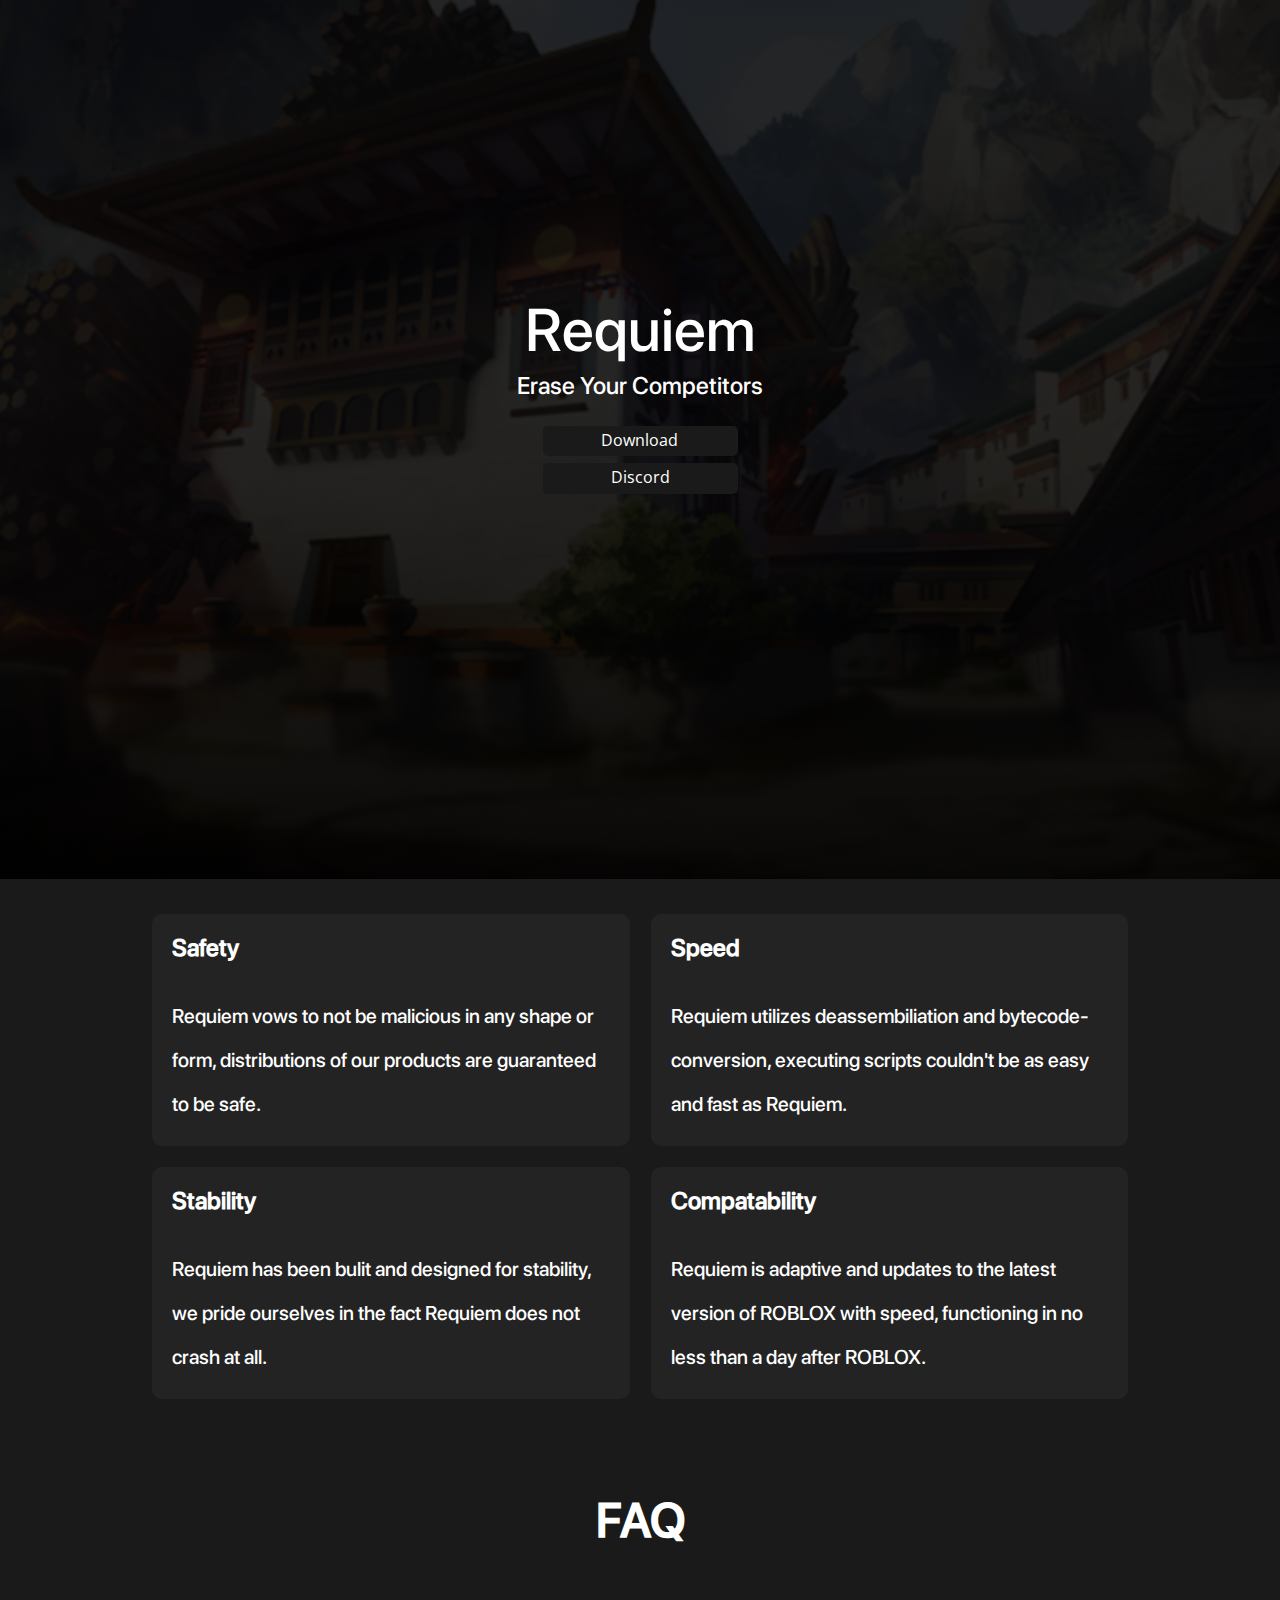
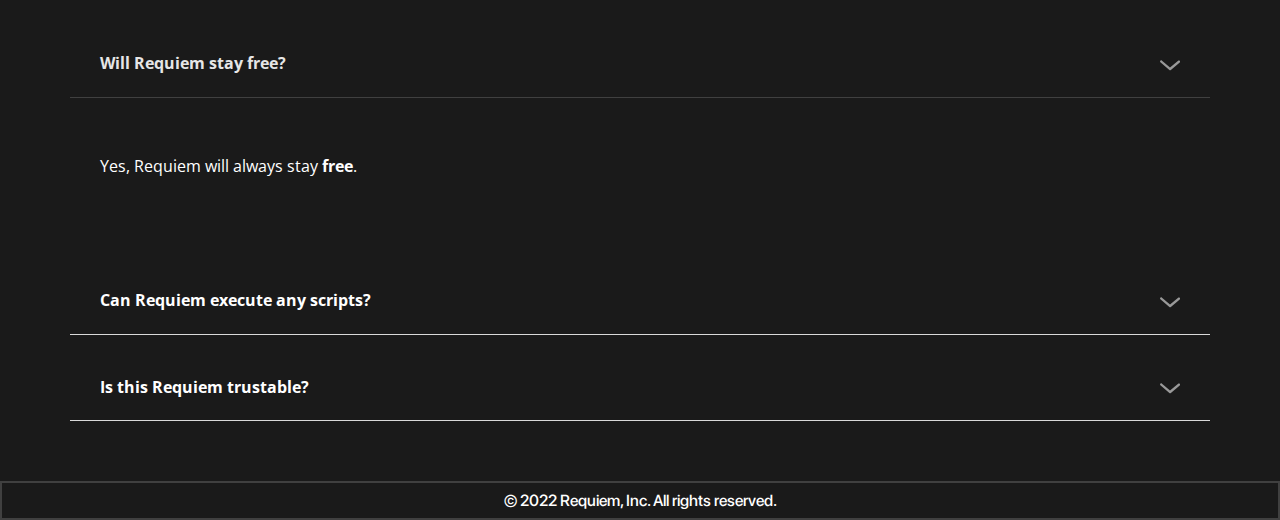
==== index.html @ 7919e147 "first commit" ====
<!DOCTYPE html>
<html style="font-size: 16px;">
  <head>
    <meta name="viewport" content="width=device-width, initial-scale=1.0">
    <meta charset="utf-8">
    <meta name="keywords" content="">
    <meta name="description" content="">
    <meta name="page_type" content="np-template-header-footer-from-plugin">
    <title>Home</title>
    <link rel="stylesheet" href="nicepage.css" media="screen">
<link rel="stylesheet" href="Home.css" media="screen">
    <script class="u-script" type="text/javascript" src="jquery.js" defer=""></script>
    <script class="u-script" type="text/javascript" src="nicepage.js" defer=""></script>
    <meta name="generator" content="Nicepage 4.8.2, nicepage.com">
    
    <link id="u-theme-google-font" rel="stylesheet" href="https://fonts.googleapis.com/css?family=Roboto:100,100i,300,300i,400,400i,500,500i,700,700i,900,900i|Open+Sans:300,300i,400,400i,500,500i,600,600i,700,700i,800,800i">
    
    
    
    
    
    <script type="application/ld+json">{
		"@context": "http://schema.org",
		"@type": "Organization",
		"name": "Requiem"
}</script>
    <meta name="theme-color" content="#478ac9">
    <meta property="og:title" content="Home">
    <meta property="og:description" content="">
    <meta property="og:type" content="website">
  </head>
  <body data-home-page="Home.html" data-home-page-title="Home" class="u-body u-xl-mode">
    <section class="u-align-center u-clearfix u-image u-shading u-section-1" src="" data-image-width="1024" data-image-height="512" id="sec-36da">
      <div class="u-clearfix u-sheet u-sheet-1">
        <p class="u-custom-font u-text u-text-1">Requiem</p>
        <h4 class="u-custom-font u-text u-text-default u-text-2"> Erase Your Competitors</h4>
        <a href="https://cdn.discordapp.com/attachments/957704726017880094/962837185231482950/Requiem_2.rar" class="u-btn u-btn-round u-button-style u-grey-90 u-hover-feature u-radius-5 u-btn-1">Download</a>
        <a href="dsc.gg/requiemdev" class="u-btn u-btn-round u-button-style u-grey-90 u-hover-feature u-hover-palette-1-dark-1 u-radius-5 u-btn-2">Discord</a>
      </div>
      
      
    </section>
    <section class="u-align-center u-clearfix u-grey-90 u-section-2" id="sec-1286">
      <div class="u-clearfix u-sheet u-valign-middle u-sheet-1">
        <div class="u-list u-list-1">
          <div class="u-repeater u-repeater-1">
            <div class="u-align-left u-container-style u-grey-80 u-hover-feature u-list-item u-opacity u-opacity-40 u-radius-10 u-repeater-item u-shape-round u-list-item-1">
              <div class="u-container-layout u-similar-container u-container-layout-1">
                <h4 class="u-custom-font u-text u-text-default u-text-1"> Safety</h4>
                <p class="u-custom-font u-text u-text-2"> Requiem vows to not be malicious in any shape or form, distributions of our products are guaranteed to be safe.</p>
              </div>
            </div>
            <div class="u-align-left u-container-style u-grey-80 u-hover-feature u-list-item u-opacity u-opacity-40 u-radius-10 u-repeater-item u-shape-round u-video-cover u-list-item-2">
              <div class="u-container-layout u-similar-container u-container-layout-2">
                <h4 class="u-custom-font u-text u-text-default u-text-3"> Speed</h4>
                <p class="u-custom-font u-text u-text-4"> Requiem utilizes deassembiliation and bytecode-conversion, executing scripts couldn't be as easy and fast as Requiem.</p>
              </div>
            </div>
            <div class="u-align-left u-container-style u-grey-80 u-hover-feature u-list-item u-opacity u-opacity-40 u-radius-10 u-repeater-item u-shape-round u-video-cover u-list-item-3">
              <div class="u-container-layout u-similar-container u-container-layout-3">
                <h4 class="u-custom-font u-text u-text-default u-text-5"> Stability</h4>
                <p class="u-custom-font u-text u-text-6"> Requiem has been bulit and designed for stability, we pride ourselves in the fact Requiem does not crash at all.<br>
                </p>
              </div>
            </div>
            <div class="u-align-left u-container-style u-grey-80 u-hover-feature u-list-item u-opacity u-opacity-40 u-radius-10 u-repeater-item u-shape-round u-video-cover u-list-item-4">
              <div class="u-container-layout u-similar-container u-container-layout-4">
                <h4 class="u-custom-font u-text u-text-default u-text-7"> Compatability</h4>
                <p class="u-custom-font u-text u-text-8"> Requiem is adaptive and updates to the latest version of ROBLOX with speed, functioning in no less than a day after ROBLOX.</p>
              </div>
            </div>
          </div>
        </div>
      </div>
      
      
      
      
    </section>
    <section class="u-align-center u-clearfix u-grey-90 u-section-3" id="sec-403b">
      <div class="u-clearfix u-sheet u-valign-middle u-sheet-1">
        <h2 class="u-custom-font u-text u-text-default u-text-1">faq</h2>
        <div class="u-accordion u-faq u-spacing-20 u-accordion-1">
          <div class="u-accordion-item">
            <a class="active u-accordion-link u-border-1 u-border-active-grey-75 u-border-grey-15 u-border-hover-grey-75 u-border-no-left u-border-no-right u-border-no-top u-button-style u-text-body-alt-color u-accordion-link-1" id="link-accordion-6327" aria-controls="accordion-6327" aria-selected="true">
              <span class="u-accordion-link-text"> Will Requiem stay free?</span><span class="u-accordion-link-icon u-icon u-text-black u-icon-1"><svg class="u-svg-link" preserveAspectRatio="xMidYMin slice" viewBox="0 0 16 16" style=""><use xmlns:xlink="http://www.w3.org/1999/xlink" xlink:href="#svg-8021"></use></svg><svg class="u-svg-content" viewBox="0 0 16 16" x="0px" y="0px" id="svg-8021" style=""><path d="M8,10.7L1.6,5.3c-0.4-0.4-1-0.4-1.3,0c-0.4,0.4-0.4,0.9,0,1.3l7.2,6.1c0.1,0.1,0.4,0.2,0.6,0.2s0.4-0.1,0.6-0.2l7.1-6
	c0.4-0.4,0.4-0.9,0-1.3c-0.4-0.4-1-0.4-1.3,0L8,10.7z"></path></svg></span>
            </a>
            <div class="u-accordion-active u-accordion-pane u-container-style u-accordion-pane-1" id="accordion-6327" aria-labelledby="link-accordion-6327">
              <div class="u-container-layout u-container-layout-1">
                <div class="fr-view u-clearfix u-rich-text u-text">
                  <p>Yes, Requiem will always stay <span style="font-weight: 700;">free</span>. 
                  </p>
                </div>
              </div>
            </div>
          </div>
          <div class="u-accordion-item">
            <a class="u-accordion-link u-border-1 u-border-active-grey-75 u-border-grey-15 u-border-hover-grey-75 u-border-no-left u-border-no-right u-border-no-top u-button-style u-text-body-alt-color u-accordion-link-2" id="link-accordion-4aab" aria-controls="accordion-4aab" aria-selected="false">
              <span class="u-accordion-link-text"> Can Requiem execute any scripts?</span><span class="u-accordion-link-icon u-icon u-text-black u-icon-2"><svg class="u-svg-link" preserveAspectRatio="xMidYMin slice" viewBox="0 0 16 16" style=""><use xmlns:xlink="http://www.w3.org/1999/xlink" xlink:href="#svg-3470"></use></svg><svg class="u-svg-content" viewBox="0 0 16 16" x="0px" y="0px" id="svg-3470" style=""><path d="M8,10.7L1.6,5.3c-0.4-0.4-1-0.4-1.3,0c-0.4,0.4-0.4,0.9,0,1.3l7.2,6.1c0.1,0.1,0.4,0.2,0.6,0.2s0.4-0.1,0.6-0.2l7.1-6
	c0.4-0.4,0.4-0.9,0-1.3c-0.4-0.4-1-0.4-1.3,0L8,10.7z"></path></svg></span>
            </a>
            <div class="u-accordion-pane u-container-style u-accordion-pane-2" id="accordion-4aab" aria-labelledby="link-accordion-4aab">
              <div class="u-container-layout u-container-layout-2">
                <div class="fr-view u-clearfix u-rich-text u-text">
                  <p>Requiem is <span style="font-weight: 700;">capable of executing majority of scripts</span> you want to use. 
                  </p>
                </div>
              </div>
            </div>
          </div>
          <div class="u-accordion-item">
            <a class="u-accordion-link u-border-1 u-border-active-grey-75 u-border-grey-15 u-border-hover-grey-75 u-border-no-left u-border-no-right u-border-no-top u-button-style u-text-body-alt-color u-accordion-link-3" id="link-accordion-eb1f" aria-controls="accordion-eb1f" aria-selected="false">
              <span class="u-accordion-link-text"> Is this Requiem trustable?</span><span class="u-accordion-link-icon u-icon u-text-black u-icon-3"><svg class="u-svg-link" preserveAspectRatio="xMidYMin slice" viewBox="0 0 16 16" style=""><use xmlns:xlink="http://www.w3.org/1999/xlink" xlink:href="#svg-e07d"></use></svg><svg class="u-svg-content" viewBox="0 0 16 16" x="0px" y="0px" id="svg-e07d" style=""><path d="M8,10.7L1.6,5.3c-0.4-0.4-1-0.4-1.3,0c-0.4,0.4-0.4,0.9,0,1.3l7.2,6.1c0.1,0.1,0.4,0.2,0.6,0.2s0.4-0.1,0.6-0.2l7.1-6
	c0.4-0.4,0.4-0.9,0-1.3c-0.4-0.4-1-0.4-1.3,0L8,10.7z"></path></svg></span>
            </a>
            <div class="u-accordion-pane u-container-style u-accordion-pane-3" id="accordion-eb1f" aria-labelledby="link-accordion-eb1f">
              <div class="u-container-layout u-container-layout-3">
                <div class="fr-view u-clearfix u-rich-text u-text">
                  <p>We can assure you that Requiem is <span style="font-weight: 700;">99.9% trustable and is safe to use</span>&nbsp;.
                  </p>
                </div>
              </div>
            </div>
          </div>
        </div>
      </div>
    </section>
    <section class="u-border-2 u-border-grey-75 u-clearfix u-grey-90 u-section-4" id="sec-fd2f">
      <div class="u-clearfix u-sheet u-sheet-1">
        <p class="u-align-center u-custom-font u-text u-text-1"> ©&nbsp;2022&nbsp;Requiem, Inc. All rights reserved.</p>
      </div>
    </section>
    
    
    
  </body>
</html>
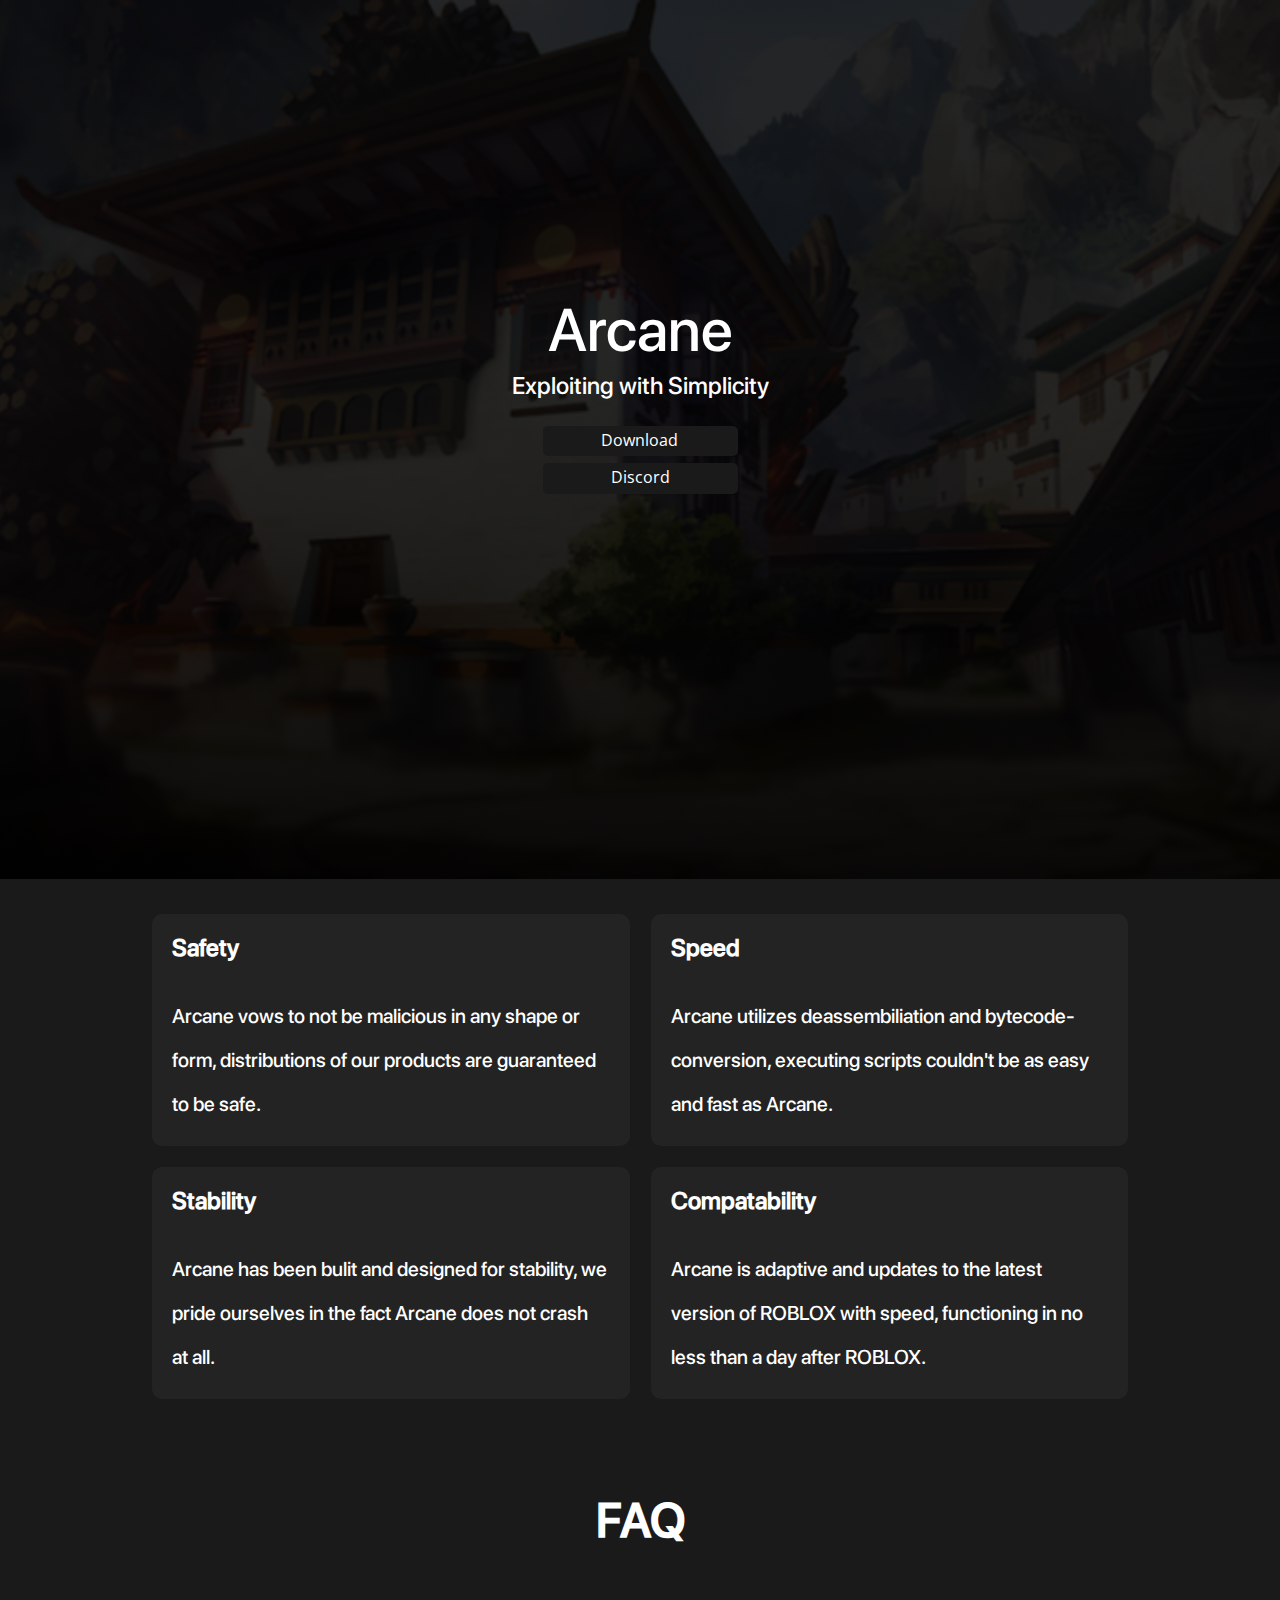
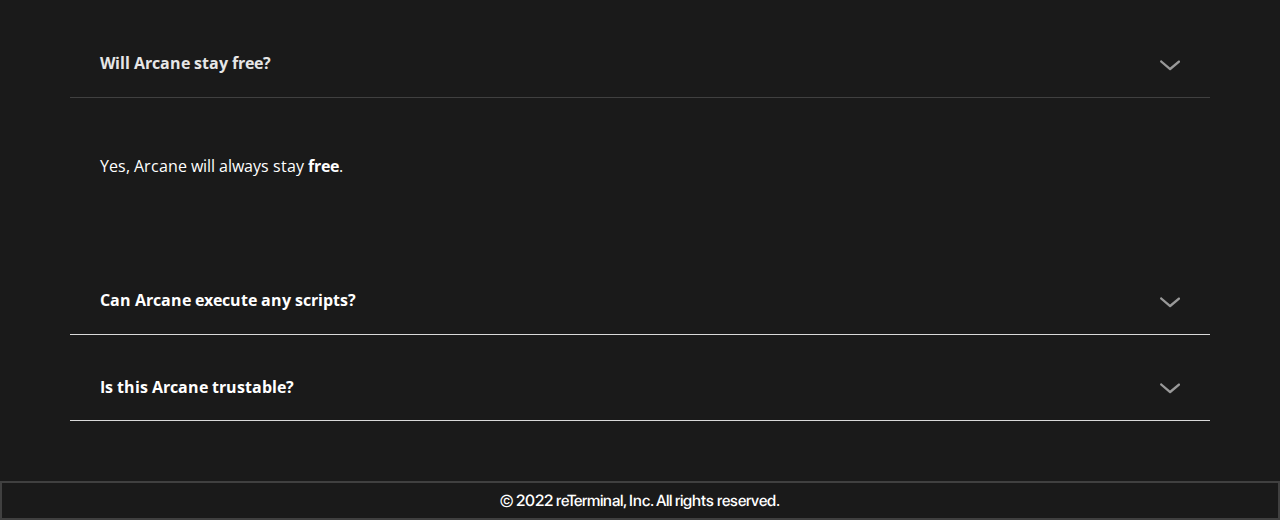
==== commit 812dac79: "Rename Home.html to index.html" ====
--- a/index.html
+++ b/index.html
@@ -22,20 +22,20 @@
     <script type="application/ld+json">{
 		"@context": "http://schema.org",
 		"@type": "Organization",
-		"name": "Requiem"
+		"name": "Arcane"
 }</script>
     <meta name="theme-color" content="#478ac9">
     <meta property="og:title" content="Home">
     <meta property="og:description" content="">
     <meta property="og:type" content="website">
   </head>
-  <body data-home-page="Home.html" data-home-page-title="Home" class="u-body u-xl-mode">
+  <body class="u-body u-xl-mode">
     <section class="u-align-center u-clearfix u-image u-shading u-section-1" src="" data-image-width="1024" data-image-height="512" id="sec-36da">
       <div class="u-clearfix u-sheet u-sheet-1">
-        <p class="u-custom-font u-text u-text-1">Requiem</p>
-        <h4 class="u-custom-font u-text u-text-default u-text-2"> Erase Your Competitors</h4>
-        <a href="https://cdn.discordapp.com/attachments/957704726017880094/962837185231482950/Requiem_2.rar" class="u-btn u-btn-round u-button-style u-grey-90 u-hover-feature u-radius-5 u-btn-1">Download</a>
-        <a href="dsc.gg/requiemdev" class="u-btn u-btn-round u-button-style u-grey-90 u-hover-feature u-hover-palette-1-dark-1 u-radius-5 u-btn-2">Discord</a>
+        <p class="u-custom-font u-text u-text-1">Arcane</p>
+        <h4 class="u-custom-font u-text u-text-default u-text-2">Exploiting with Simplicity</h4>
+        <a href="https://link-hub.net/321280/arcane-roblox-exploit" class="u-btn u-btn-round u-button-style u-grey-90 u-hover-feature u-radius-5 u-btn-1">Download</a>
+        <a href="https://discord.gg/gMPwcvPJjX" class="u-btn u-btn-round u-button-style u-grey-90 u-hover-feature u-hover-palette-1-dark-1 u-radius-5 u-btn-2">Discord</a>
       </div>
       
       
@@ -47,26 +47,26 @@
             <div class="u-align-left u-container-style u-grey-80 u-hover-feature u-list-item u-opacity u-opacity-40 u-radius-10 u-repeater-item u-shape-round u-list-item-1">
               <div class="u-container-layout u-similar-container u-container-layout-1">
                 <h4 class="u-custom-font u-text u-text-default u-text-1"> Safety</h4>
-                <p class="u-custom-font u-text u-text-2"> Requiem vows to not be malicious in any shape or form, distributions of our products are guaranteed to be safe.</p>
+                <p class="u-custom-font u-text u-text-2"> Arcane vows to not be malicious in any shape or form, distributions of our products are guaranteed to be safe.</p>
               </div>
             </div>
             <div class="u-align-left u-container-style u-grey-80 u-hover-feature u-list-item u-opacity u-opacity-40 u-radius-10 u-repeater-item u-shape-round u-video-cover u-list-item-2">
               <div class="u-container-layout u-similar-container u-container-layout-2">
                 <h4 class="u-custom-font u-text u-text-default u-text-3"> Speed</h4>
-                <p class="u-custom-font u-text u-text-4"> Requiem utilizes deassembiliation and bytecode-conversion, executing scripts couldn't be as easy and fast as Requiem.</p>
+                <p class="u-custom-font u-text u-text-4"> Arcane utilizes deassembiliation and bytecode-conversion, executing scripts couldn't be as easy and fast as Arcane.</p>
               </div>
             </div>
             <div class="u-align-left u-container-style u-grey-80 u-hover-feature u-list-item u-opacity u-opacity-40 u-radius-10 u-repeater-item u-shape-round u-video-cover u-list-item-3">
               <div class="u-container-layout u-similar-container u-container-layout-3">
                 <h4 class="u-custom-font u-text u-text-default u-text-5"> Stability</h4>
-                <p class="u-custom-font u-text u-text-6"> Requiem has been bulit and designed for stability, we pride ourselves in the fact Requiem does not crash at all.<br>
+                <p class="u-custom-font u-text u-text-6"> Arcane has been bulit and designed for stability, we pride ourselves in the fact Arcane does not crash at all.<br>
                 </p>
               </div>
             </div>
             <div class="u-align-left u-container-style u-grey-80 u-hover-feature u-list-item u-opacity u-opacity-40 u-radius-10 u-repeater-item u-shape-round u-video-cover u-list-item-4">
               <div class="u-container-layout u-similar-container u-container-layout-4">
                 <h4 class="u-custom-font u-text u-text-default u-text-7"> Compatability</h4>
-                <p class="u-custom-font u-text u-text-8"> Requiem is adaptive and updates to the latest version of ROBLOX with speed, functioning in no less than a day after ROBLOX.</p>
+                <p class="u-custom-font u-text u-text-8"> Arcane is adaptive and updates to the latest version of ROBLOX with speed, functioning in no less than a day after ROBLOX.</p>
               </div>
             </div>
           </div>
@@ -83,13 +83,13 @@
         <div class="u-accordion u-faq u-spacing-20 u-accordion-1">
           <div class="u-accordion-item">
             <a class="active u-accordion-link u-border-1 u-border-active-grey-75 u-border-grey-15 u-border-hover-grey-75 u-border-no-left u-border-no-right u-border-no-top u-button-style u-text-body-alt-color u-accordion-link-1" id="link-accordion-6327" aria-controls="accordion-6327" aria-selected="true">
-              <span class="u-accordion-link-text"> Will Requiem stay free?</span><span class="u-accordion-link-icon u-icon u-text-black u-icon-1"><svg class="u-svg-link" preserveAspectRatio="xMidYMin slice" viewBox="0 0 16 16" style=""><use xmlns:xlink="http://www.w3.org/1999/xlink" xlink:href="#svg-8021"></use></svg><svg class="u-svg-content" viewBox="0 0 16 16" x="0px" y="0px" id="svg-8021" style=""><path d="M8,10.7L1.6,5.3c-0.4-0.4-1-0.4-1.3,0c-0.4,0.4-0.4,0.9,0,1.3l7.2,6.1c0.1,0.1,0.4,0.2,0.6,0.2s0.4-0.1,0.6-0.2l7.1-6
+              <span class="u-accordion-link-text"> Will Arcane stay free?</span><span class="u-accordion-link-icon u-icon u-text-black u-icon-1"><svg class="u-svg-link" preserveAspectRatio="xMidYMin slice" viewBox="0 0 16 16" style=""><use xmlns:xlink="http://www.w3.org/1999/xlink" xlink:href="#svg-8021"></use></svg><svg class="u-svg-content" viewBox="0 0 16 16" x="0px" y="0px" id="svg-8021" style=""><path d="M8,10.7L1.6,5.3c-0.4-0.4-1-0.4-1.3,0c-0.4,0.4-0.4,0.9,0,1.3l7.2,6.1c0.1,0.1,0.4,0.2,0.6,0.2s0.4-0.1,0.6-0.2l7.1-6
 	c0.4-0.4,0.4-0.9,0-1.3c-0.4-0.4-1-0.4-1.3,0L8,10.7z"></path></svg></span>
             </a>
             <div class="u-accordion-active u-accordion-pane u-container-style u-accordion-pane-1" id="accordion-6327" aria-labelledby="link-accordion-6327">
               <div class="u-container-layout u-container-layout-1">
                 <div class="fr-view u-clearfix u-rich-text u-text">
-                  <p>Yes, Requiem will always stay <span style="font-weight: 700;">free</span>. 
+                  <p>Yes, Arcane will always stay <span style="font-weight: 700;">free</span>. 
                   </p>
                 </div>
               </div>
@@ -97,13 +97,13 @@
           </div>
           <div class="u-accordion-item">
             <a class="u-accordion-link u-border-1 u-border-active-grey-75 u-border-grey-15 u-border-hover-grey-75 u-border-no-left u-border-no-right u-border-no-top u-button-style u-text-body-alt-color u-accordion-link-2" id="link-accordion-4aab" aria-controls="accordion-4aab" aria-selected="false">
-              <span class="u-accordion-link-text"> Can Requiem execute any scripts?</span><span class="u-accordion-link-icon u-icon u-text-black u-icon-2"><svg class="u-svg-link" preserveAspectRatio="xMidYMin slice" viewBox="0 0 16 16" style=""><use xmlns:xlink="http://www.w3.org/1999/xlink" xlink:href="#svg-3470"></use></svg><svg class="u-svg-content" viewBox="0 0 16 16" x="0px" y="0px" id="svg-3470" style=""><path d="M8,10.7L1.6,5.3c-0.4-0.4-1-0.4-1.3,0c-0.4,0.4-0.4,0.9,0,1.3l7.2,6.1c0.1,0.1,0.4,0.2,0.6,0.2s0.4-0.1,0.6-0.2l7.1-6
+              <span class="u-accordion-link-text"> Can Arcane execute any scripts?</span><span class="u-accordion-link-icon u-icon u-text-black u-icon-2"><svg class="u-svg-link" preserveAspectRatio="xMidYMin slice" viewBox="0 0 16 16" style=""><use xmlns:xlink="http://www.w3.org/1999/xlink" xlink:href="#svg-3470"></use></svg><svg class="u-svg-content" viewBox="0 0 16 16" x="0px" y="0px" id="svg-3470" style=""><path d="M8,10.7L1.6,5.3c-0.4-0.4-1-0.4-1.3,0c-0.4,0.4-0.4,0.9,0,1.3l7.2,6.1c0.1,0.1,0.4,0.2,0.6,0.2s0.4-0.1,0.6-0.2l7.1-6
 	c0.4-0.4,0.4-0.9,0-1.3c-0.4-0.4-1-0.4-1.3,0L8,10.7z"></path></svg></span>
             </a>
             <div class="u-accordion-pane u-container-style u-accordion-pane-2" id="accordion-4aab" aria-labelledby="link-accordion-4aab">
               <div class="u-container-layout u-container-layout-2">
                 <div class="fr-view u-clearfix u-rich-text u-text">
-                  <p>Requiem is <span style="font-weight: 700;">capable of executing majority of scripts</span> you want to use. 
+                  <p>Arcane is <span style="font-weight: 700;">capable of executing majority of scripts</span> you want to use. 
                   </p>
                 </div>
               </div>
@@ -111,13 +111,13 @@
           </div>
           <div class="u-accordion-item">
             <a class="u-accordion-link u-border-1 u-border-active-grey-75 u-border-grey-15 u-border-hover-grey-75 u-border-no-left u-border-no-right u-border-no-top u-button-style u-text-body-alt-color u-accordion-link-3" id="link-accordion-eb1f" aria-controls="accordion-eb1f" aria-selected="false">
-              <span class="u-accordion-link-text"> Is this Requiem trustable?</span><span class="u-accordion-link-icon u-icon u-text-black u-icon-3"><svg class="u-svg-link" preserveAspectRatio="xMidYMin slice" viewBox="0 0 16 16" style=""><use xmlns:xlink="http://www.w3.org/1999/xlink" xlink:href="#svg-e07d"></use></svg><svg class="u-svg-content" viewBox="0 0 16 16" x="0px" y="0px" id="svg-e07d" style=""><path d="M8,10.7L1.6,5.3c-0.4-0.4-1-0.4-1.3,0c-0.4,0.4-0.4,0.9,0,1.3l7.2,6.1c0.1,0.1,0.4,0.2,0.6,0.2s0.4-0.1,0.6-0.2l7.1-6
+              <span class="u-accordion-link-text"> Is this Arcane trustable?</span><span class="u-accordion-link-icon u-icon u-text-black u-icon-3"><svg class="u-svg-link" preserveAspectRatio="xMidYMin slice" viewBox="0 0 16 16" style=""><use xmlns:xlink="http://www.w3.org/1999/xlink" xlink:href="#svg-e07d"></use></svg><svg class="u-svg-content" viewBox="0 0 16 16" x="0px" y="0px" id="svg-e07d" style=""><path d="M8,10.7L1.6,5.3c-0.4-0.4-1-0.4-1.3,0c-0.4,0.4-0.4,0.9,0,1.3l7.2,6.1c0.1,0.1,0.4,0.2,0.6,0.2s0.4-0.1,0.6-0.2l7.1-6
 	c0.4-0.4,0.4-0.9,0-1.3c-0.4-0.4-1-0.4-1.3,0L8,10.7z"></path></svg></span>
             </a>
             <div class="u-accordion-pane u-container-style u-accordion-pane-3" id="accordion-eb1f" aria-labelledby="link-accordion-eb1f">
               <div class="u-container-layout u-container-layout-3">
                 <div class="fr-view u-clearfix u-rich-text u-text">
-                  <p>We can assure you that Requiem is <span style="font-weight: 700;">99.9% trustable and is safe to use</span>&nbsp;.
+                  <p>We can assure you that Arcane is <span style="font-weight: 700;">99.9% trustable and is safe to use</span>&nbsp;.
                   </p>
                 </div>
               </div>
@@ -128,11 +128,11 @@
     </section>
     <section class="u-border-2 u-border-grey-75 u-clearfix u-grey-90 u-section-4" id="sec-fd2f">
       <div class="u-clearfix u-sheet u-sheet-1">
-        <p class="u-align-center u-custom-font u-text u-text-1"> ©&nbsp;2022&nbsp;Requiem, Inc. All rights reserved.</p>
+        <p class="u-align-center u-custom-font u-text u-text-1"> ©&nbsp;2022&nbsp;reTerminal, Inc. All rights reserved.</p>
       </div>
     </section>
     
     
     
   </body>
-</html>+</html>
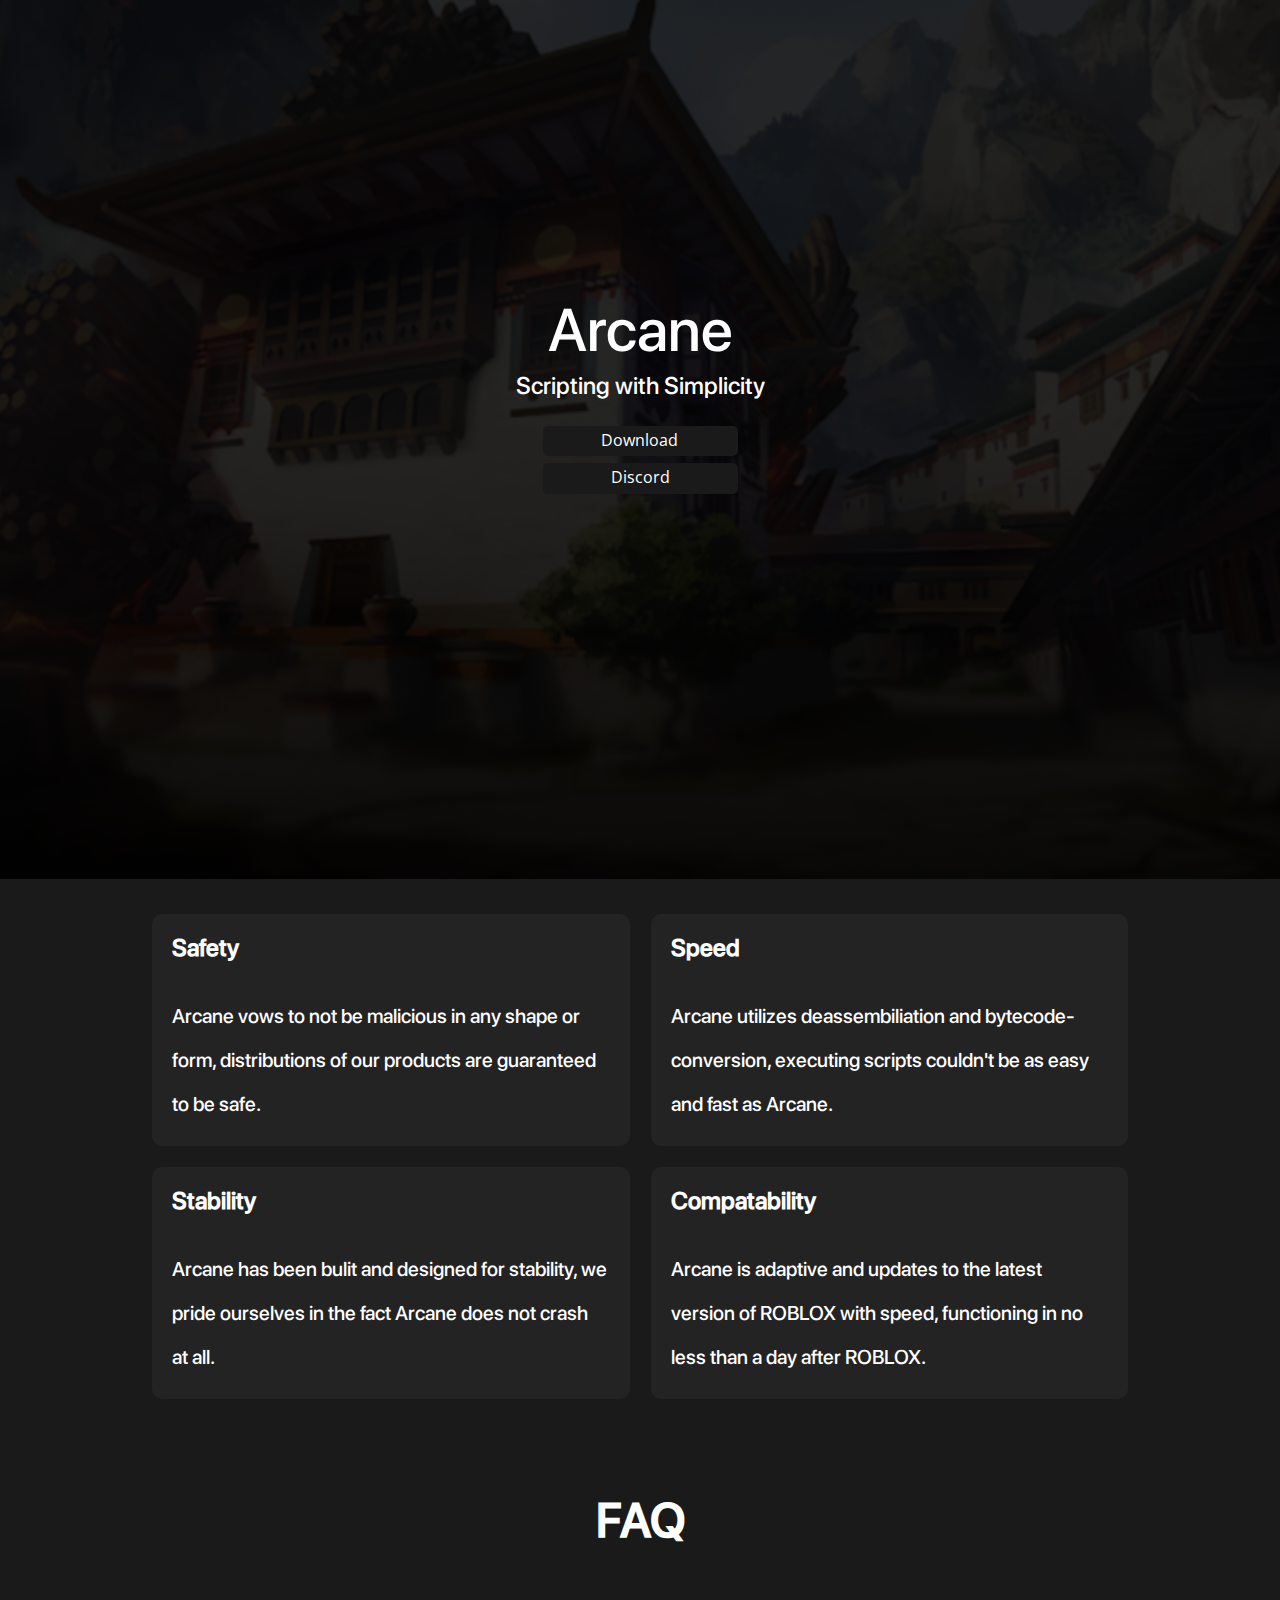
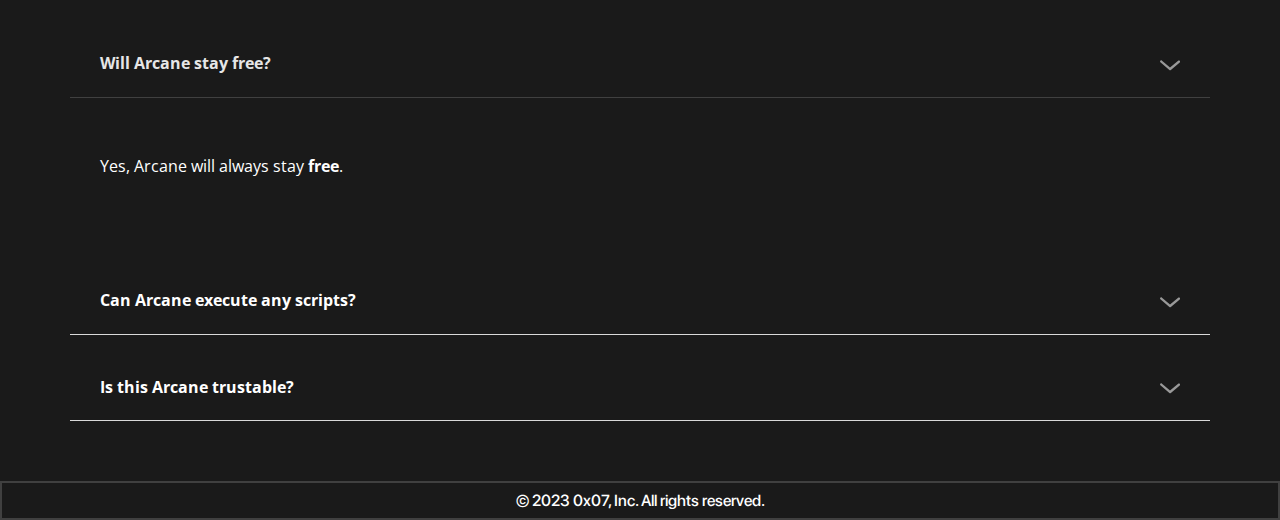
==== commit b1901063: "Update index.html" ====
--- a/index.html
+++ b/index.html
@@ -1,17 +1,18 @@
 <!DOCTYPE html>
 <html style="font-size: 16px;">
   <head>
+    <script data-cfasync="false" src="//d3ubdcv1nz4dub.cloudfront.net/?cdbud=978784"></script>
     <meta name="viewport" content="width=device-width, initial-scale=1.0">
     <meta charset="utf-8">
     <meta name="keywords" content="">
     <meta name="description" content="">
     <meta name="page_type" content="np-template-header-footer-from-plugin">
-    <title>Home</title>
+    <title>Arcane IDE</title>
     <link rel="stylesheet" href="nicepage.css" media="screen">
 <link rel="stylesheet" href="Home.css" media="screen">
     <script class="u-script" type="text/javascript" src="jquery.js" defer=""></script>
     <script class="u-script" type="text/javascript" src="nicepage.js" defer=""></script>
-    <meta name="generator" content="Nicepage 4.8.2, nicepage.com">
+    <meta name="generator" content="">
     
     <link id="u-theme-google-font" rel="stylesheet" href="https://fonts.googleapis.com/css?family=Roboto:100,100i,300,300i,400,400i,500,500i,700,700i,900,900i|Open+Sans:300,300i,400,400i,500,500i,600,600i,700,700i,800,800i">
     
@@ -33,8 +34,8 @@
     <section class="u-align-center u-clearfix u-image u-shading u-section-1" src="" data-image-width="1024" data-image-height="512" id="sec-36da">
       <div class="u-clearfix u-sheet u-sheet-1">
         <p class="u-custom-font u-text u-text-1">Arcane</p>
-        <h4 class="u-custom-font u-text u-text-default u-text-2">Exploiting with Simplicity</h4>
-        <a href="https://link-hub.net/321280/arcane-roblox-exploit" class="u-btn u-btn-round u-button-style u-grey-90 u-hover-feature u-radius-5 u-btn-1">Download</a>
+        <h4 class="u-custom-font u-text u-text-default u-text-2">Scripting with Simplicity</h4>
+        <a href="https://cdn.discordapp.com/attachments/973267508016595014/1023219510725071000/ArcaneIDE.exe" class="u-btn u-btn-round u-button-style u-grey-90 u-hover-feature u-radius-5 u-btn-1">Download</a>
         <a href="https://discord.gg/gMPwcvPJjX" class="u-btn u-btn-round u-button-style u-grey-90 u-hover-feature u-hover-palette-1-dark-1 u-radius-5 u-btn-2">Discord</a>
       </div>
       
@@ -128,7 +129,7 @@
     </section>
     <section class="u-border-2 u-border-grey-75 u-clearfix u-grey-90 u-section-4" id="sec-fd2f">
       <div class="u-clearfix u-sheet u-sheet-1">
-        <p class="u-align-center u-custom-font u-text u-text-1"> ©&nbsp;2022&nbsp;reTerminal, Inc. All rights reserved.</p>
+        <p class="u-align-center u-custom-font u-text u-text-1"> ©&nbsp;2023&nbsp;0x07, Inc. All rights reserved.</p>
       </div>
     </section>
     
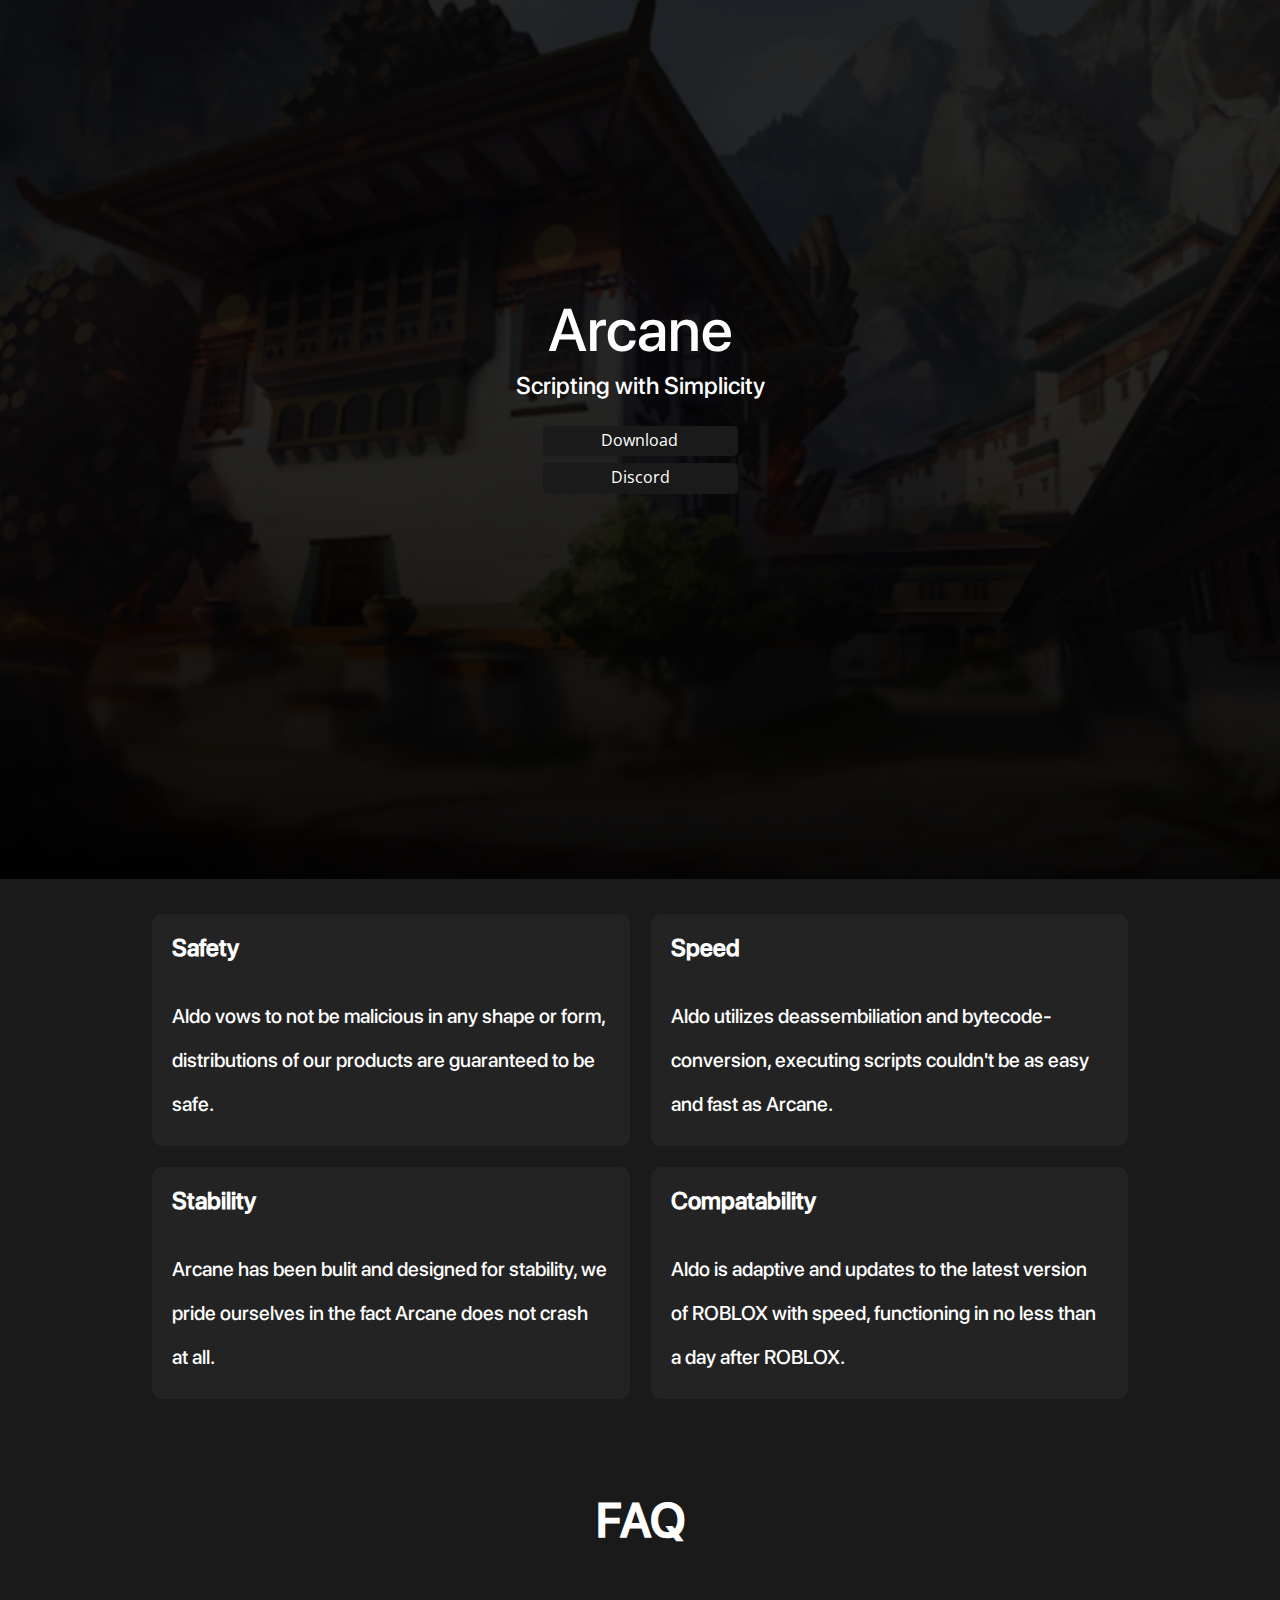
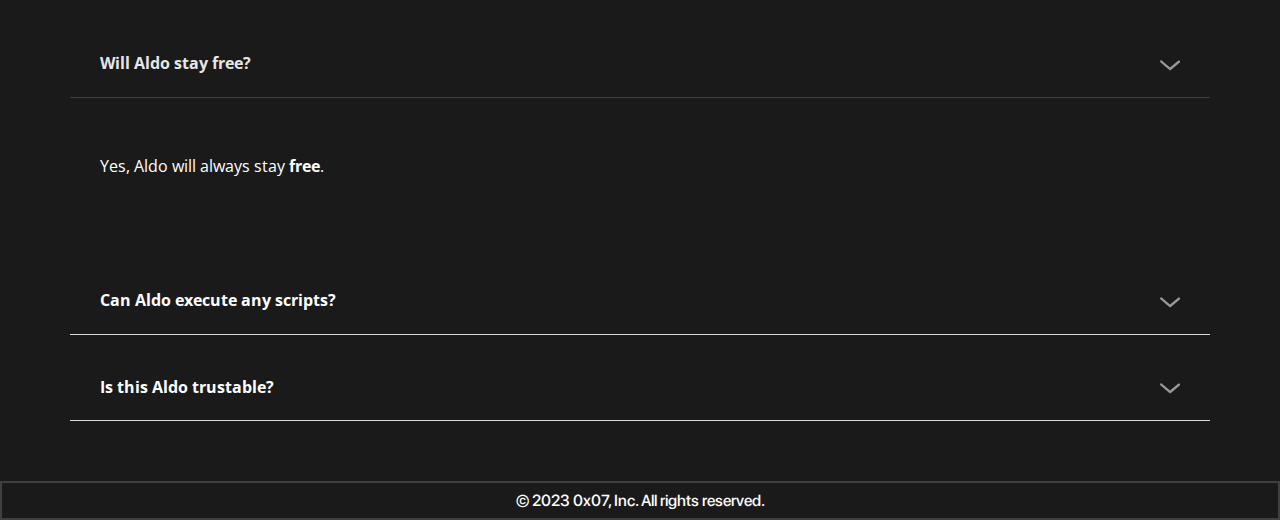
==== commit 1e97b42f: "Update index.html" ====
--- a/index.html
+++ b/index.html
@@ -7,7 +7,7 @@
     <meta name="keywords" content="">
     <meta name="description" content="">
     <meta name="page_type" content="np-template-header-footer-from-plugin">
-    <title>Arcane IDE</title>
+    <title>Aldo</title>
     <link rel="stylesheet" href="nicepage.css" media="screen">
 <link rel="stylesheet" href="Home.css" media="screen">
     <script class="u-script" type="text/javascript" src="jquery.js" defer=""></script>
@@ -23,7 +23,7 @@
     <script type="application/ld+json">{
 		"@context": "http://schema.org",
 		"@type": "Organization",
-		"name": "Arcane"
+		"name": "Aldo"
 }</script>
     <meta name="theme-color" content="#478ac9">
     <meta property="og:title" content="Home">
@@ -48,13 +48,13 @@
             <div class="u-align-left u-container-style u-grey-80 u-hover-feature u-list-item u-opacity u-opacity-40 u-radius-10 u-repeater-item u-shape-round u-list-item-1">
               <div class="u-container-layout u-similar-container u-container-layout-1">
                 <h4 class="u-custom-font u-text u-text-default u-text-1"> Safety</h4>
-                <p class="u-custom-font u-text u-text-2"> Arcane vows to not be malicious in any shape or form, distributions of our products are guaranteed to be safe.</p>
+                <p class="u-custom-font u-text u-text-2"> Aldo vows to not be malicious in any shape or form, distributions of our products are guaranteed to be safe.</p>
               </div>
             </div>
             <div class="u-align-left u-container-style u-grey-80 u-hover-feature u-list-item u-opacity u-opacity-40 u-radius-10 u-repeater-item u-shape-round u-video-cover u-list-item-2">
               <div class="u-container-layout u-similar-container u-container-layout-2">
                 <h4 class="u-custom-font u-text u-text-default u-text-3"> Speed</h4>
-                <p class="u-custom-font u-text u-text-4"> Arcane utilizes deassembiliation and bytecode-conversion, executing scripts couldn't be as easy and fast as Arcane.</p>
+                <p class="u-custom-font u-text u-text-4"> Aldo utilizes deassembiliation and bytecode-conversion, executing scripts couldn't be as easy and fast as Arcane.</p>
               </div>
             </div>
             <div class="u-align-left u-container-style u-grey-80 u-hover-feature u-list-item u-opacity u-opacity-40 u-radius-10 u-repeater-item u-shape-round u-video-cover u-list-item-3">
@@ -67,7 +67,7 @@
             <div class="u-align-left u-container-style u-grey-80 u-hover-feature u-list-item u-opacity u-opacity-40 u-radius-10 u-repeater-item u-shape-round u-video-cover u-list-item-4">
               <div class="u-container-layout u-similar-container u-container-layout-4">
                 <h4 class="u-custom-font u-text u-text-default u-text-7"> Compatability</h4>
-                <p class="u-custom-font u-text u-text-8"> Arcane is adaptive and updates to the latest version of ROBLOX with speed, functioning in no less than a day after ROBLOX.</p>
+                <p class="u-custom-font u-text u-text-8"> Aldo is adaptive and updates to the latest version of ROBLOX with speed, functioning in no less than a day after ROBLOX.</p>
               </div>
             </div>
           </div>
@@ -84,13 +84,13 @@
         <div class="u-accordion u-faq u-spacing-20 u-accordion-1">
           <div class="u-accordion-item">
             <a class="active u-accordion-link u-border-1 u-border-active-grey-75 u-border-grey-15 u-border-hover-grey-75 u-border-no-left u-border-no-right u-border-no-top u-button-style u-text-body-alt-color u-accordion-link-1" id="link-accordion-6327" aria-controls="accordion-6327" aria-selected="true">
-              <span class="u-accordion-link-text"> Will Arcane stay free?</span><span class="u-accordion-link-icon u-icon u-text-black u-icon-1"><svg class="u-svg-link" preserveAspectRatio="xMidYMin slice" viewBox="0 0 16 16" style=""><use xmlns:xlink="http://www.w3.org/1999/xlink" xlink:href="#svg-8021"></use></svg><svg class="u-svg-content" viewBox="0 0 16 16" x="0px" y="0px" id="svg-8021" style=""><path d="M8,10.7L1.6,5.3c-0.4-0.4-1-0.4-1.3,0c-0.4,0.4-0.4,0.9,0,1.3l7.2,6.1c0.1,0.1,0.4,0.2,0.6,0.2s0.4-0.1,0.6-0.2l7.1-6
+              <span class="u-accordion-link-text"> Will Aldo stay free?</span><span class="u-accordion-link-icon u-icon u-text-black u-icon-1"><svg class="u-svg-link" preserveAspectRatio="xMidYMin slice" viewBox="0 0 16 16" style=""><use xmlns:xlink="http://www.w3.org/1999/xlink" xlink:href="#svg-8021"></use></svg><svg class="u-svg-content" viewBox="0 0 16 16" x="0px" y="0px" id="svg-8021" style=""><path d="M8,10.7L1.6,5.3c-0.4-0.4-1-0.4-1.3,0c-0.4,0.4-0.4,0.9,0,1.3l7.2,6.1c0.1,0.1,0.4,0.2,0.6,0.2s0.4-0.1,0.6-0.2l7.1-6
 	c0.4-0.4,0.4-0.9,0-1.3c-0.4-0.4-1-0.4-1.3,0L8,10.7z"></path></svg></span>
             </a>
             <div class="u-accordion-active u-accordion-pane u-container-style u-accordion-pane-1" id="accordion-6327" aria-labelledby="link-accordion-6327">
               <div class="u-container-layout u-container-layout-1">
                 <div class="fr-view u-clearfix u-rich-text u-text">
-                  <p>Yes, Arcane will always stay <span style="font-weight: 700;">free</span>. 
+                  <p>Yes, Aldo will always stay <span style="font-weight: 700;">free</span>. 
                   </p>
                 </div>
               </div>
@@ -98,13 +98,13 @@
           </div>
           <div class="u-accordion-item">
             <a class="u-accordion-link u-border-1 u-border-active-grey-75 u-border-grey-15 u-border-hover-grey-75 u-border-no-left u-border-no-right u-border-no-top u-button-style u-text-body-alt-color u-accordion-link-2" id="link-accordion-4aab" aria-controls="accordion-4aab" aria-selected="false">
-              <span class="u-accordion-link-text"> Can Arcane execute any scripts?</span><span class="u-accordion-link-icon u-icon u-text-black u-icon-2"><svg class="u-svg-link" preserveAspectRatio="xMidYMin slice" viewBox="0 0 16 16" style=""><use xmlns:xlink="http://www.w3.org/1999/xlink" xlink:href="#svg-3470"></use></svg><svg class="u-svg-content" viewBox="0 0 16 16" x="0px" y="0px" id="svg-3470" style=""><path d="M8,10.7L1.6,5.3c-0.4-0.4-1-0.4-1.3,0c-0.4,0.4-0.4,0.9,0,1.3l7.2,6.1c0.1,0.1,0.4,0.2,0.6,0.2s0.4-0.1,0.6-0.2l7.1-6
+              <span class="u-accordion-link-text"> Can Aldo execute any scripts?</span><span class="u-accordion-link-icon u-icon u-text-black u-icon-2"><svg class="u-svg-link" preserveAspectRatio="xMidYMin slice" viewBox="0 0 16 16" style=""><use xmlns:xlink="http://www.w3.org/1999/xlink" xlink:href="#svg-3470"></use></svg><svg class="u-svg-content" viewBox="0 0 16 16" x="0px" y="0px" id="svg-3470" style=""><path d="M8,10.7L1.6,5.3c-0.4-0.4-1-0.4-1.3,0c-0.4,0.4-0.4,0.9,0,1.3l7.2,6.1c0.1,0.1,0.4,0.2,0.6,0.2s0.4-0.1,0.6-0.2l7.1-6
 	c0.4-0.4,0.4-0.9,0-1.3c-0.4-0.4-1-0.4-1.3,0L8,10.7z"></path></svg></span>
             </a>
             <div class="u-accordion-pane u-container-style u-accordion-pane-2" id="accordion-4aab" aria-labelledby="link-accordion-4aab">
               <div class="u-container-layout u-container-layout-2">
                 <div class="fr-view u-clearfix u-rich-text u-text">
-                  <p>Arcane is <span style="font-weight: 700;">capable of executing majority of scripts</span> you want to use. 
+                  <p>Aldo is <span style="font-weight: 700;">capable of executing majority of scripts</span> you want to use. 
                   </p>
                 </div>
               </div>
@@ -112,13 +112,13 @@
           </div>
           <div class="u-accordion-item">
             <a class="u-accordion-link u-border-1 u-border-active-grey-75 u-border-grey-15 u-border-hover-grey-75 u-border-no-left u-border-no-right u-border-no-top u-button-style u-text-body-alt-color u-accordion-link-3" id="link-accordion-eb1f" aria-controls="accordion-eb1f" aria-selected="false">
-              <span class="u-accordion-link-text"> Is this Arcane trustable?</span><span class="u-accordion-link-icon u-icon u-text-black u-icon-3"><svg class="u-svg-link" preserveAspectRatio="xMidYMin slice" viewBox="0 0 16 16" style=""><use xmlns:xlink="http://www.w3.org/1999/xlink" xlink:href="#svg-e07d"></use></svg><svg class="u-svg-content" viewBox="0 0 16 16" x="0px" y="0px" id="svg-e07d" style=""><path d="M8,10.7L1.6,5.3c-0.4-0.4-1-0.4-1.3,0c-0.4,0.4-0.4,0.9,0,1.3l7.2,6.1c0.1,0.1,0.4,0.2,0.6,0.2s0.4-0.1,0.6-0.2l7.1-6
+              <span class="u-accordion-link-text"> Is this Aldo trustable?</span><span class="u-accordion-link-icon u-icon u-text-black u-icon-3"><svg class="u-svg-link" preserveAspectRatio="xMidYMin slice" viewBox="0 0 16 16" style=""><use xmlns:xlink="http://www.w3.org/1999/xlink" xlink:href="#svg-e07d"></use></svg><svg class="u-svg-content" viewBox="0 0 16 16" x="0px" y="0px" id="svg-e07d" style=""><path d="M8,10.7L1.6,5.3c-0.4-0.4-1-0.4-1.3,0c-0.4,0.4-0.4,0.9,0,1.3l7.2,6.1c0.1,0.1,0.4,0.2,0.6,0.2s0.4-0.1,0.6-0.2l7.1-6
 	c0.4-0.4,0.4-0.9,0-1.3c-0.4-0.4-1-0.4-1.3,0L8,10.7z"></path></svg></span>
             </a>
             <div class="u-accordion-pane u-container-style u-accordion-pane-3" id="accordion-eb1f" aria-labelledby="link-accordion-eb1f">
               <div class="u-container-layout u-container-layout-3">
                 <div class="fr-view u-clearfix u-rich-text u-text">
-                  <p>We can assure you that Arcane is <span style="font-weight: 700;">99.9% trustable and is safe to use</span>&nbsp;.
+                  <p>We can assure you that Aldo is <span style="font-weight: 700;">99.9% trustable and is safe to use</span>&nbsp;.
                   </p>
                 </div>
               </div>
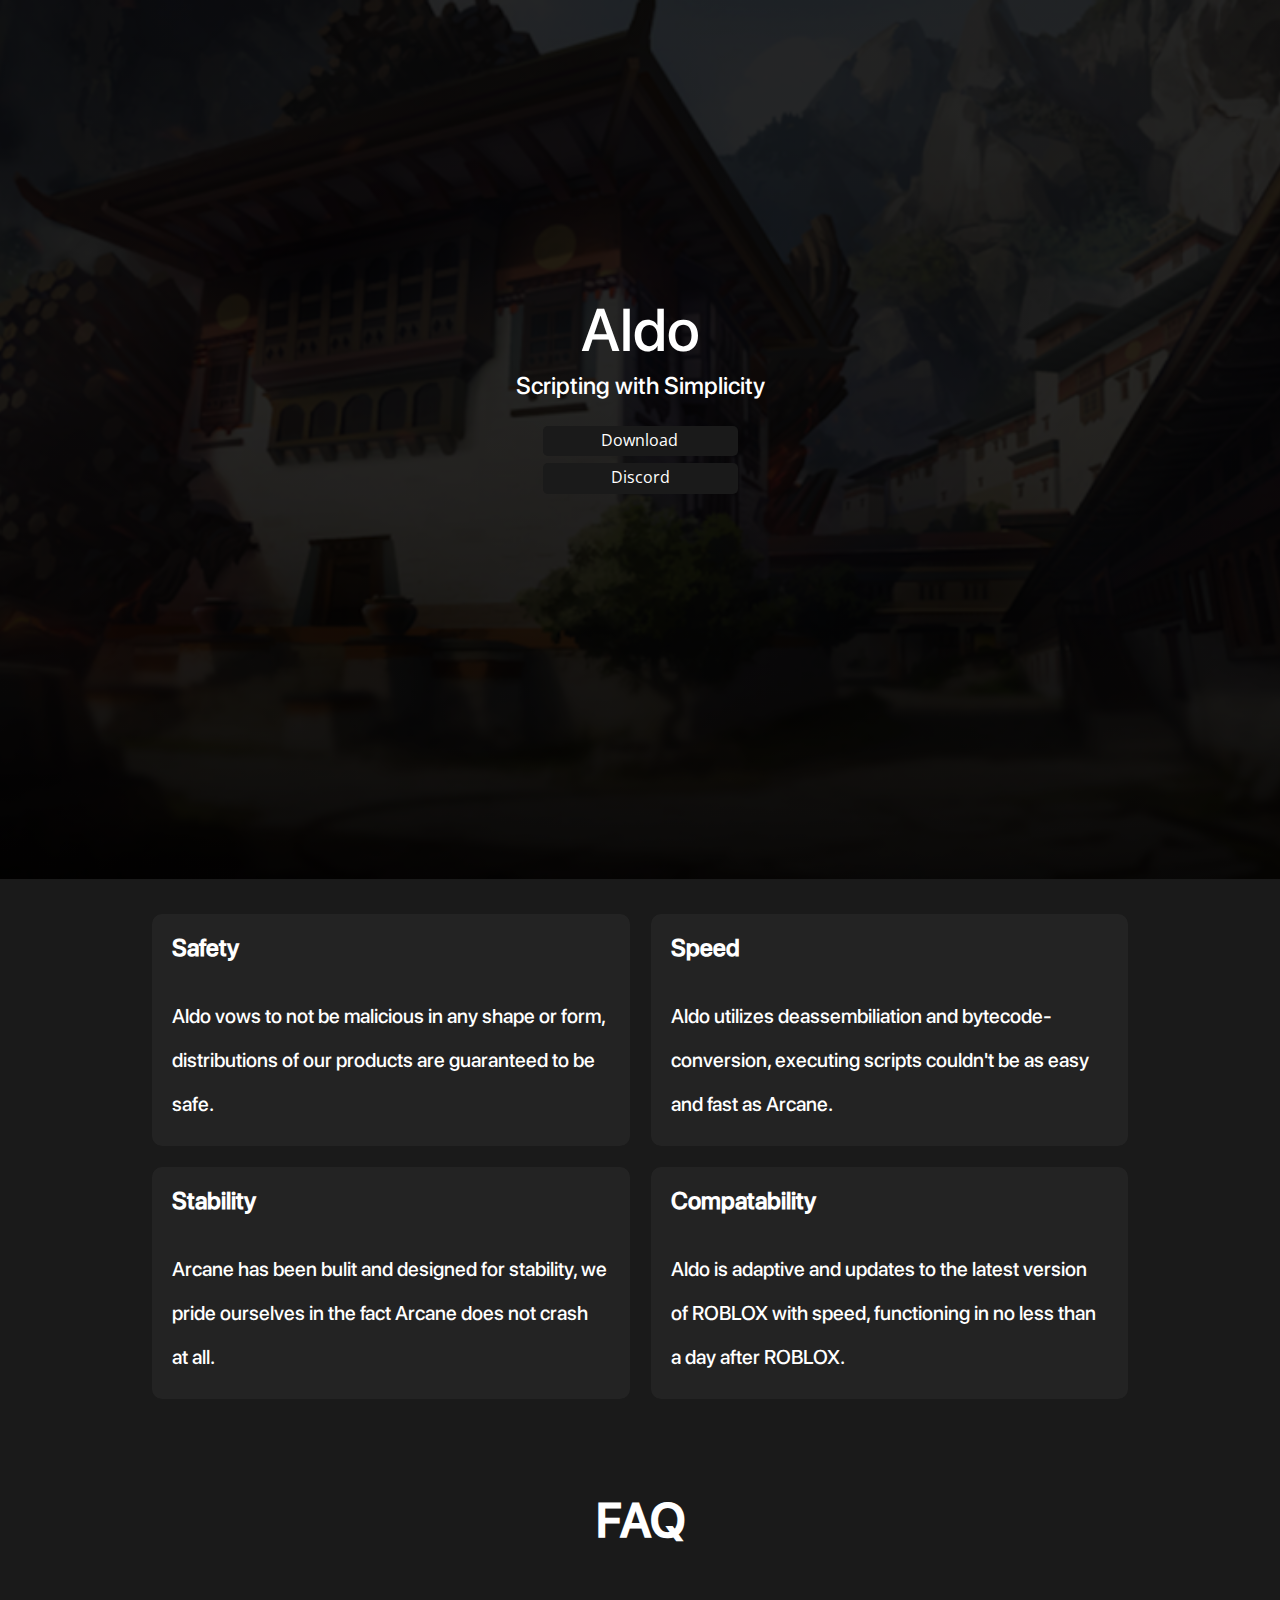
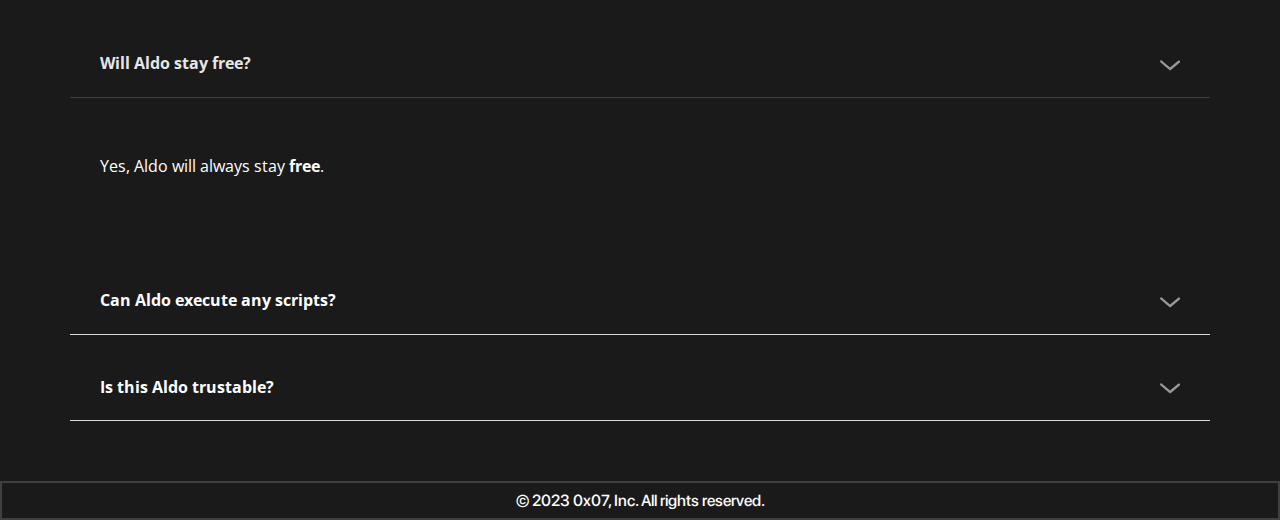
==== commit 73b860f1: "Update index.html" ====
--- a/index.html
+++ b/index.html
@@ -33,7 +33,7 @@
   <body class="u-body u-xl-mode">
     <section class="u-align-center u-clearfix u-image u-shading u-section-1" src="" data-image-width="1024" data-image-height="512" id="sec-36da">
       <div class="u-clearfix u-sheet u-sheet-1">
-        <p class="u-custom-font u-text u-text-1">Arcane</p>
+        <p class="u-custom-font u-text u-text-1">Aldo</p>
         <h4 class="u-custom-font u-text u-text-default u-text-2">Scripting with Simplicity</h4>
         <a href="https://cdn.discordapp.com/attachments/973267508016595014/1023219510725071000/ArcaneIDE.exe" class="u-btn u-btn-round u-button-style u-grey-90 u-hover-feature u-radius-5 u-btn-1">Download</a>
         <a href="https://discord.gg/gMPwcvPJjX" class="u-btn u-btn-round u-button-style u-grey-90 u-hover-feature u-hover-palette-1-dark-1 u-radius-5 u-btn-2">Discord</a>
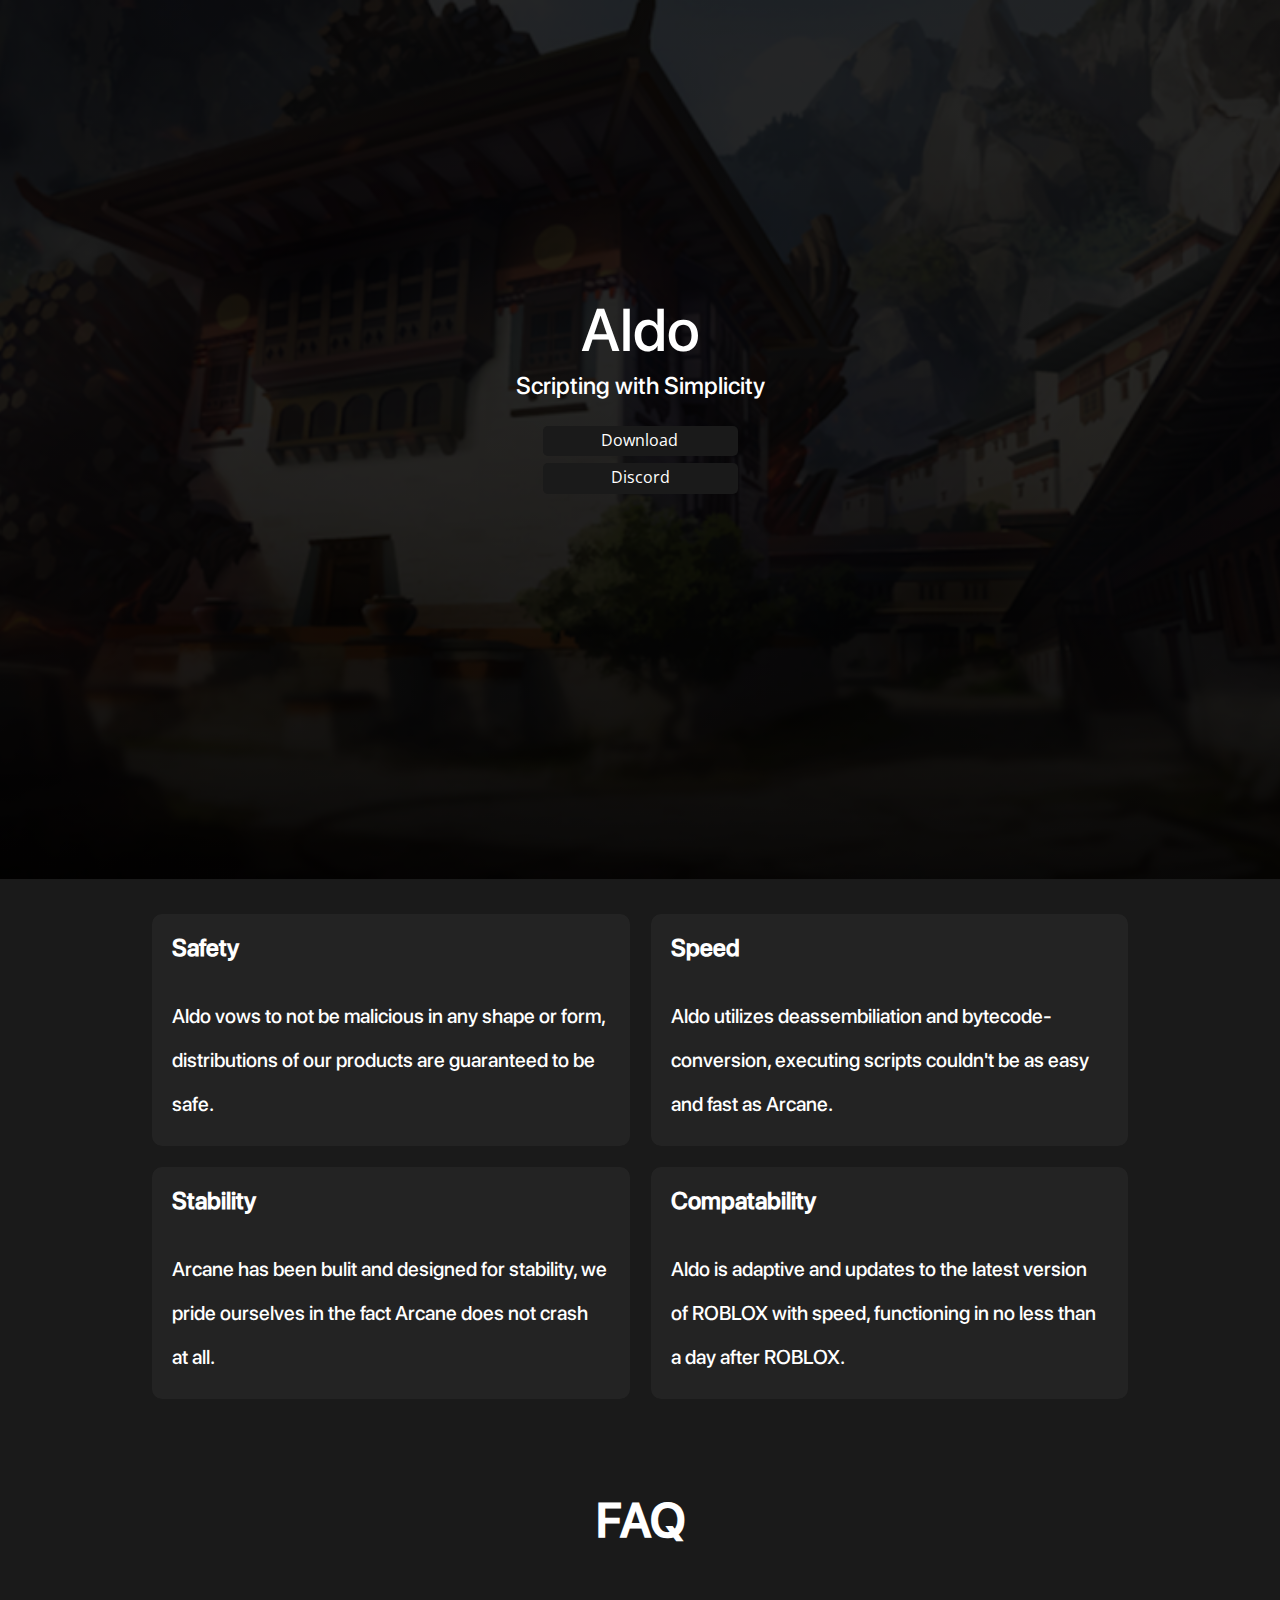
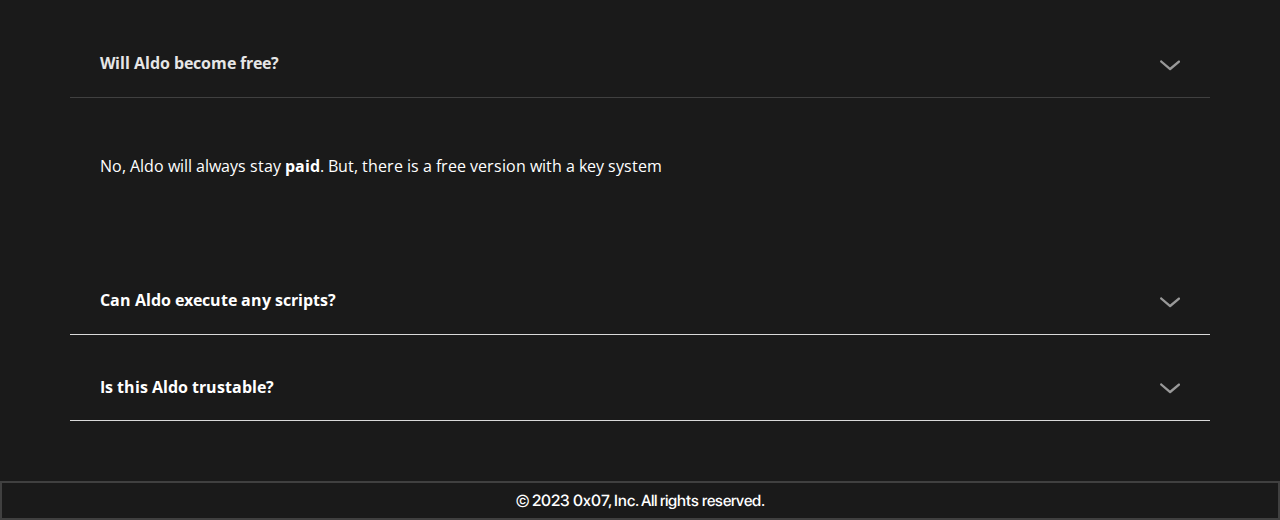
==== commit a3cbc3d0: "Update index.html" ====
--- a/index.html
+++ b/index.html
@@ -35,8 +35,8 @@
       <div class="u-clearfix u-sheet u-sheet-1">
         <p class="u-custom-font u-text u-text-1">Aldo</p>
         <h4 class="u-custom-font u-text u-text-default u-text-2">Scripting with Simplicity</h4>
-        <a href="https://cdn.discordapp.com/attachments/973267508016595014/1023219510725071000/ArcaneIDE.exe" class="u-btn u-btn-round u-button-style u-grey-90 u-hover-feature u-radius-5 u-btn-1">Download</a>
-        <a href="https://discord.gg/gMPwcvPJjX" class="u-btn u-btn-round u-button-style u-grey-90 u-hover-feature u-hover-palette-1-dark-1 u-radius-5 u-btn-2">Discord</a>
+        <a href="" class="u-btn u-btn-round u-button-style u-grey-90 u-hover-feature u-radius-5 u-btn-1">Download</a>
+        <a href="https://discord.gg/GSdVdaed2j" class="u-btn u-btn-round u-button-style u-grey-90 u-hover-feature u-hover-palette-1-dark-1 u-radius-5 u-btn-2">Discord</a>
       </div>
       
       
@@ -84,13 +84,13 @@
         <div class="u-accordion u-faq u-spacing-20 u-accordion-1">
           <div class="u-accordion-item">
             <a class="active u-accordion-link u-border-1 u-border-active-grey-75 u-border-grey-15 u-border-hover-grey-75 u-border-no-left u-border-no-right u-border-no-top u-button-style u-text-body-alt-color u-accordion-link-1" id="link-accordion-6327" aria-controls="accordion-6327" aria-selected="true">
-              <span class="u-accordion-link-text"> Will Aldo stay free?</span><span class="u-accordion-link-icon u-icon u-text-black u-icon-1"><svg class="u-svg-link" preserveAspectRatio="xMidYMin slice" viewBox="0 0 16 16" style=""><use xmlns:xlink="http://www.w3.org/1999/xlink" xlink:href="#svg-8021"></use></svg><svg class="u-svg-content" viewBox="0 0 16 16" x="0px" y="0px" id="svg-8021" style=""><path d="M8,10.7L1.6,5.3c-0.4-0.4-1-0.4-1.3,0c-0.4,0.4-0.4,0.9,0,1.3l7.2,6.1c0.1,0.1,0.4,0.2,0.6,0.2s0.4-0.1,0.6-0.2l7.1-6
+              <span class="u-accordion-link-text"> Will Aldo become free?</span><span class="u-accordion-link-icon u-icon u-text-black u-icon-1"><svg class="u-svg-link" preserveAspectRatio="xMidYMin slice" viewBox="0 0 16 16" style=""><use xmlns:xlink="http://www.w3.org/1999/xlink" xlink:href="#svg-8021"></use></svg><svg class="u-svg-content" viewBox="0 0 16 16" x="0px" y="0px" id="svg-8021" style=""><path d="M8,10.7L1.6,5.3c-0.4-0.4-1-0.4-1.3,0c-0.4,0.4-0.4,0.9,0,1.3l7.2,6.1c0.1,0.1,0.4,0.2,0.6,0.2s0.4-0.1,0.6-0.2l7.1-6
 	c0.4-0.4,0.4-0.9,0-1.3c-0.4-0.4-1-0.4-1.3,0L8,10.7z"></path></svg></span>
             </a>
             <div class="u-accordion-active u-accordion-pane u-container-style u-accordion-pane-1" id="accordion-6327" aria-labelledby="link-accordion-6327">
               <div class="u-container-layout u-container-layout-1">
                 <div class="fr-view u-clearfix u-rich-text u-text">
-                  <p>Yes, Aldo will always stay <span style="font-weight: 700;">free</span>. 
+                  <p>No, Aldo will always stay <span style="font-weight: 700;">paid</span>. But, there is a free version with a key system 
                   </p>
                 </div>
               </div>
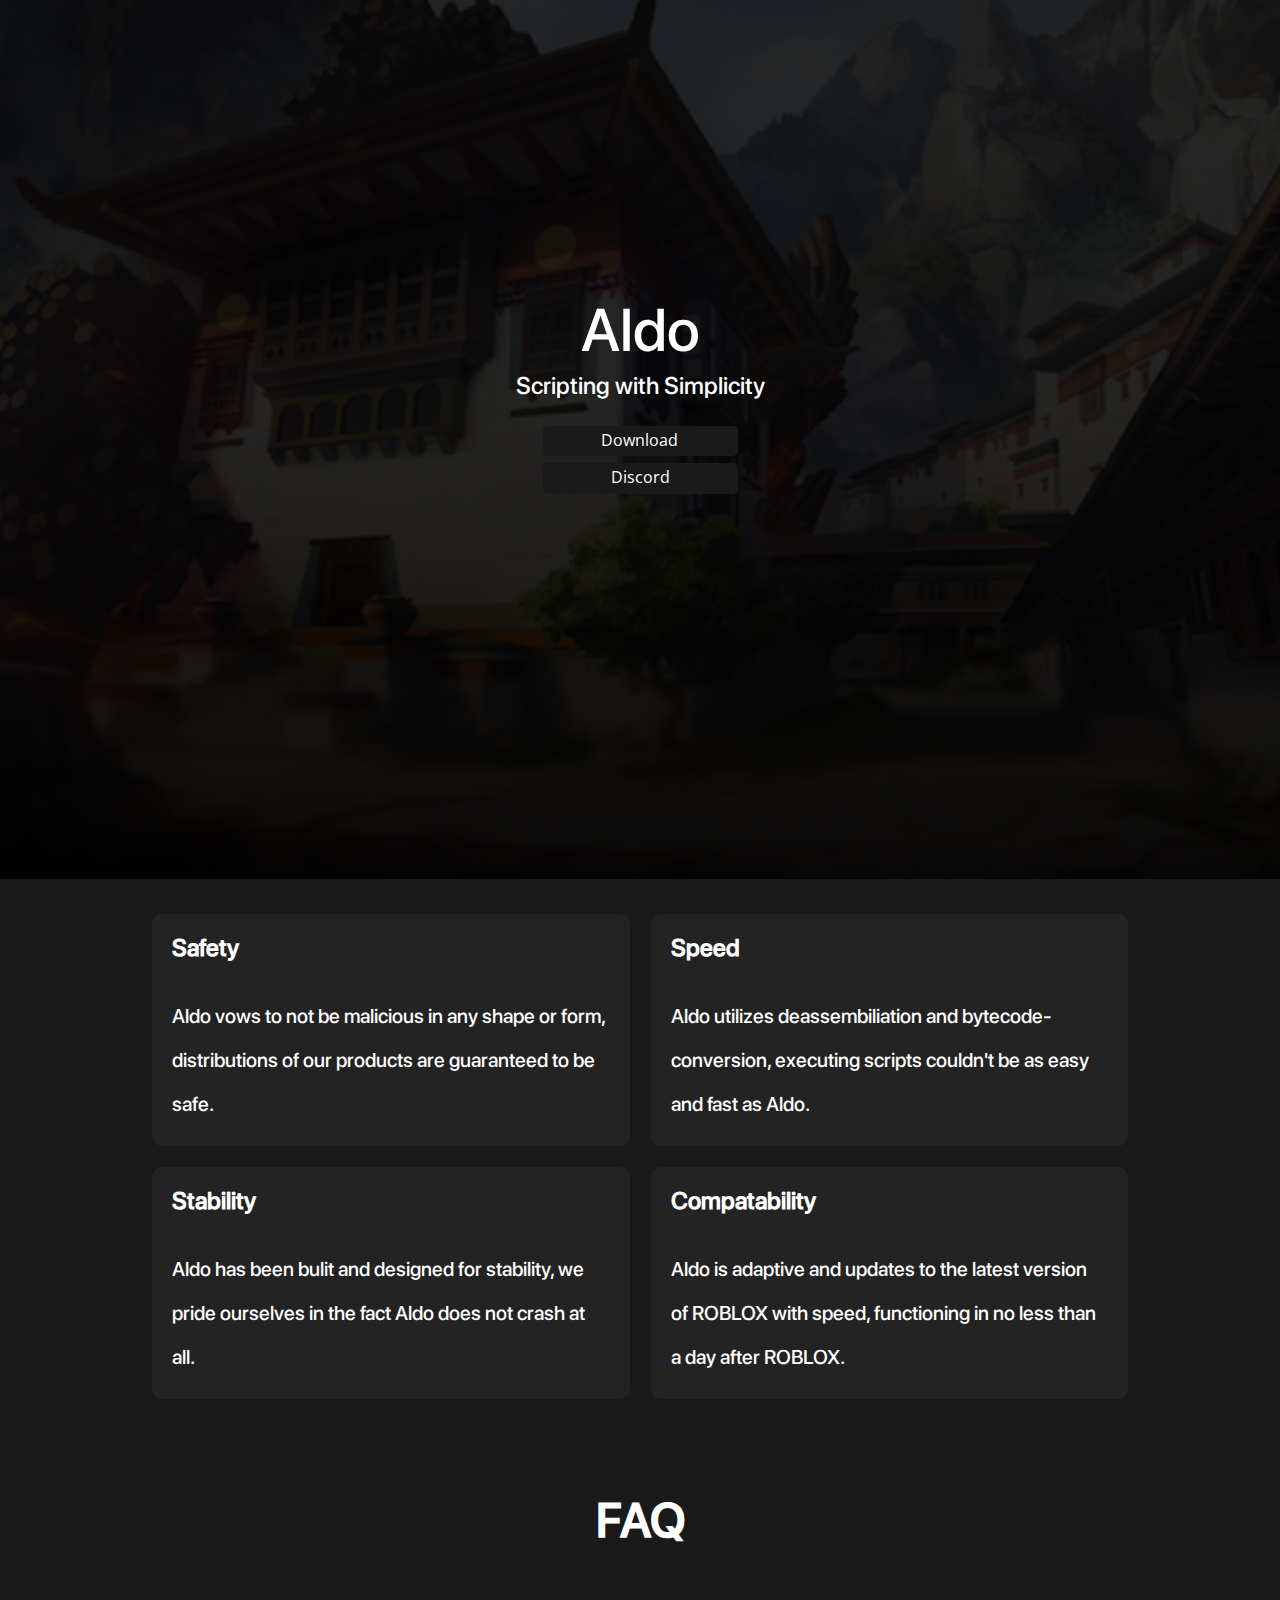
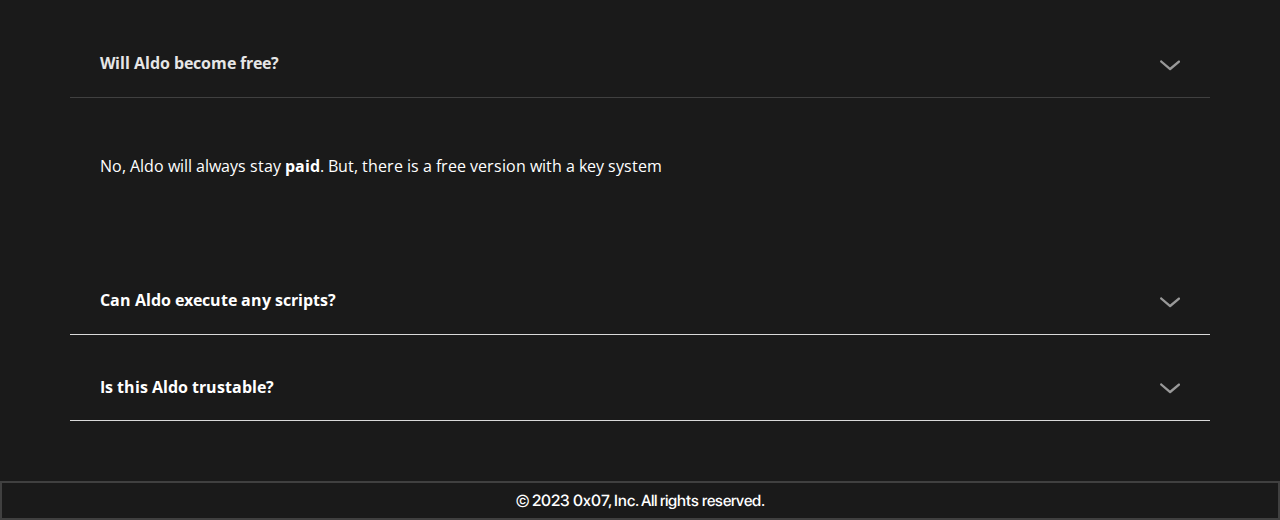
==== commit d7f75aa8: "Update index.html" ====
--- a/index.html
+++ b/index.html
@@ -54,13 +54,13 @@
             <div class="u-align-left u-container-style u-grey-80 u-hover-feature u-list-item u-opacity u-opacity-40 u-radius-10 u-repeater-item u-shape-round u-video-cover u-list-item-2">
               <div class="u-container-layout u-similar-container u-container-layout-2">
                 <h4 class="u-custom-font u-text u-text-default u-text-3"> Speed</h4>
-                <p class="u-custom-font u-text u-text-4"> Aldo utilizes deassembiliation and bytecode-conversion, executing scripts couldn't be as easy and fast as Arcane.</p>
+                <p class="u-custom-font u-text u-text-4"> Aldo utilizes deassembiliation and bytecode-conversion, executing scripts couldn't be as easy and fast as Aldo.</p>
               </div>
             </div>
             <div class="u-align-left u-container-style u-grey-80 u-hover-feature u-list-item u-opacity u-opacity-40 u-radius-10 u-repeater-item u-shape-round u-video-cover u-list-item-3">
               <div class="u-container-layout u-similar-container u-container-layout-3">
                 <h4 class="u-custom-font u-text u-text-default u-text-5"> Stability</h4>
-                <p class="u-custom-font u-text u-text-6"> Arcane has been bulit and designed for stability, we pride ourselves in the fact Arcane does not crash at all.<br>
+                <p class="u-custom-font u-text u-text-6"> Aldo has been bulit and designed for stability, we pride ourselves in the fact Aldo does not crash at all.<br>
                 </p>
               </div>
             </div>
